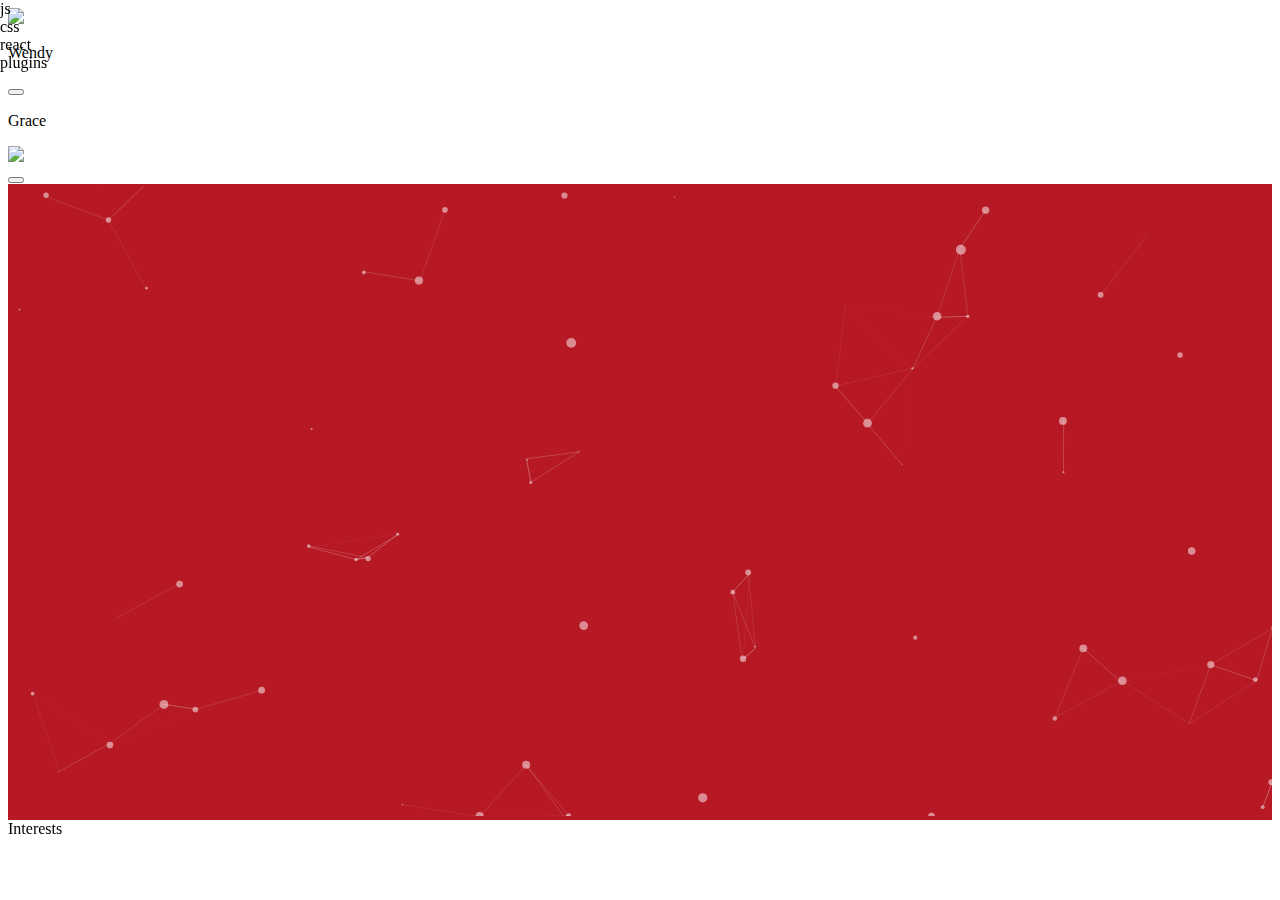
==== html/index.html @ 95adc5b4 "Merge pull request #7 from WGCafe/particles" ====
<!doctype html>
<html class="no-js" lang="en">
  <head>
    <meta charset="utf-8" />
    <meta http-equiv="x-ua-compatible" content="ie=edge">
    <meta name="viewport" content="width=device-width, initial-scale=1.0" />
    <title>Foundation Starter Template</title>
    <link rel="stylesheet" href="../css/foundation.css" />
    <link rel="stylesheet" href="../js/vendor/full-page/jquery.fullpage.css" />
    <link rel="stylesheet" href="../css/app.css">
    <link rel="stylesheet" href="../css/skill.css">
</head>
<body>
  <div id="fullpage">
    <div class="section intro">
      <div class="intro-w">
        <div class="content">
          <img class="img" src="../images/wendy.jpg">
          <p class="text">Wendy</p>
        </div>
        <button type="button" class="button radius"></button>
      </div>
      <div class="intro-g">
        <div class="content">
          <p class="text">Grace</p>
          <img class="img" src="../images/grace.jpg">
        </div>
        <button type="button" class="button radius"></button>
      </div>
    </div>
    <div class="section">
      <div id="particles"></div>
      <div class="skill">
        <div>js</div>
        <div>css</div>
        <div>react</div>
        <div>
          plugins
          <ul></ul>
        </div>
      </div>
    </div>
    <div class="section">
      Interests
    </div>
  </div>

    <script src="../js/vendor/jquery.js"></script>
    <script src="../js/vendor/what-input.js"></script>
    <script src="../js/vendor/foundation.min.js"></script>
    <script src="../js/vendor/full-page/jquery.fullpage.js"></script>

    <script src="../js/vendor/particle/particles.min.js"></script>
    <script src="../js/skill.js"></script>

    <script src="../js/app.js"></script>
  </body>
</html>
---- css/skill.css ----
#particles {
  width: 100%;
  height: 100%;
  background-color: #b61924;
  background-image: url('');
  background-size: cover;
  background-position: 50% 50%;
  background-repeat: no-repeat;
}

.skill {
  position: absolute;
  left: 0;
  top: 0;
  width: 100%;
  height: 100%;
}
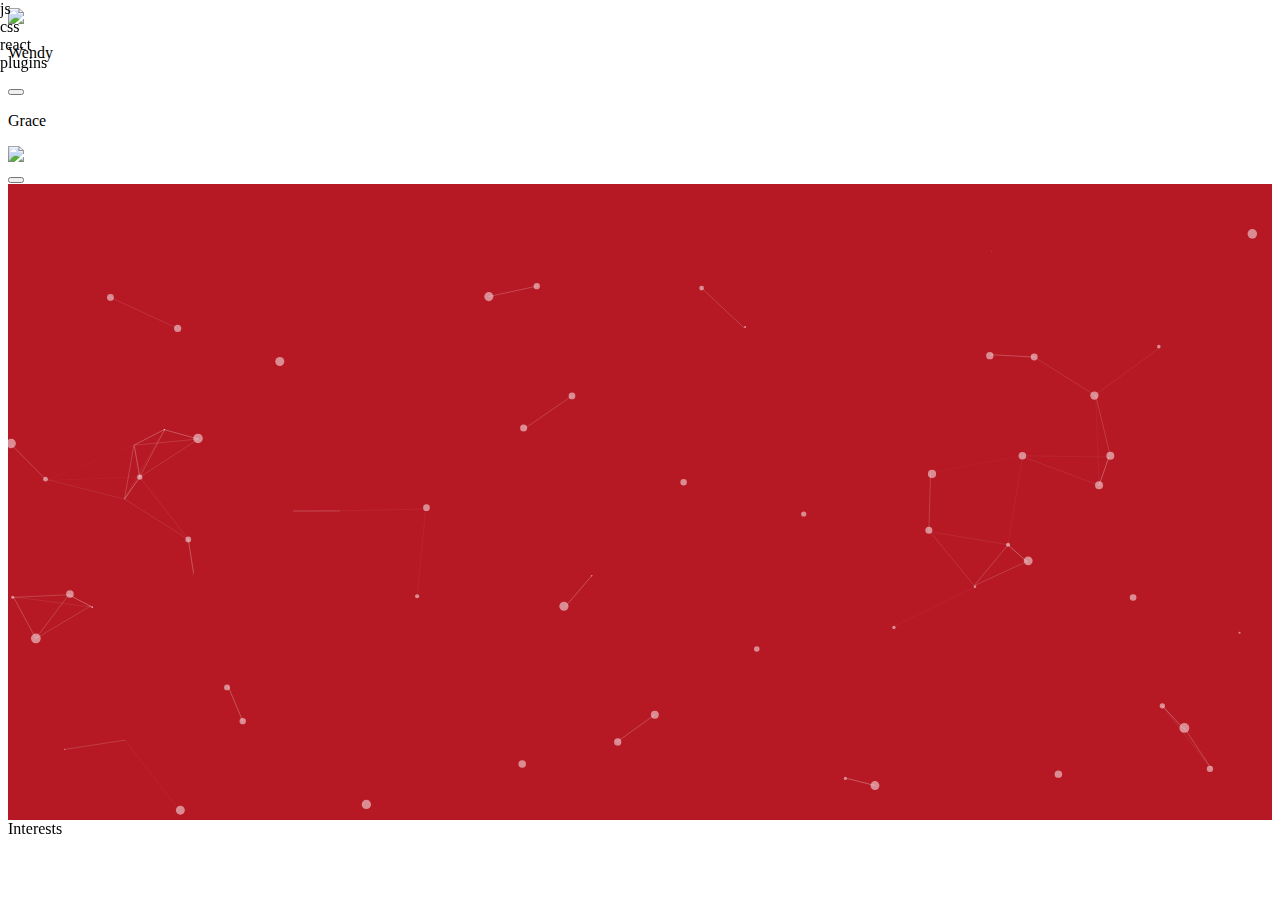
==== commit 5683ed23: "fix merge conflict" ====
--- a/html/index.html
+++ b/html/index.html
@@ -55,4 +55,4 @@
 
     <script src="../js/app.js"></script>
   </body>
-</html>+</html>
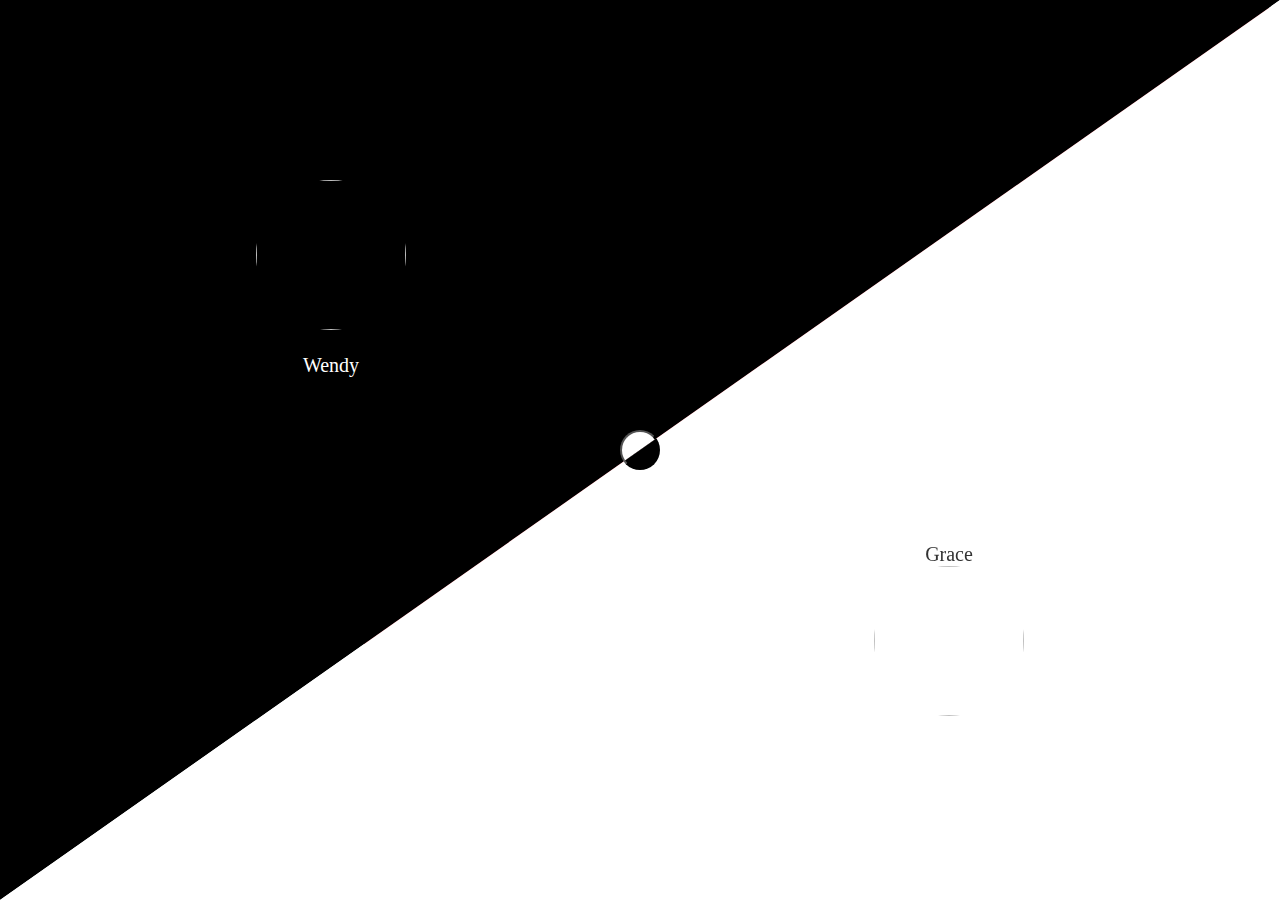
==== commit 88010adf: "Add options of front end knowledge" ====
--- a/html/index.html
+++ b/html/index.html
@@ -35,8 +35,14 @@
         <div>css</div>
         <div>react</div>
         <div>
-          plugins
-          <ul></ul>
+          <ul>
+            <li></li><!--html/css-->
+            <li></li><!--javascript-->
+            <li></li><!--react.js-->
+            <li></li><!--bootstrap-->
+            <li></li><!--vue.js-->
+            <li></li><!--html5/css3-->
+          </ul>
         </div>
       </div>
     </div>
@@ -55,4 +61,4 @@
 
     <script src="../js/app.js"></script>
   </body>
-</html>
+</html>--- a/css/app.css
+++ b/css/app.css
@@ -0,0 +1,101 @@
+.intro {
+    width: 100%;
+    height: 100%;
+}
+
+.intro .img {
+    width: 150px;
+    height: 150px;
+    border-radius: 50%;
+}
+
+.intro .text {
+    font-size: 20px;
+    text-align: center;
+}
+
+.intro .button {
+  /*I do not know why radius in html has no func*/
+  border-radius: 50%;
+  position: absolute;
+  left: 50%;
+  top: 50%;
+  width: 40px;
+  height: 40px;
+  margin-left: -20px;
+  margin-top: -20px;
+}
+
+.intro-w {
+    transition: 60s cubic-bezier(1, -1, 0, 2);
+    background: black;
+    width: 100%;
+    height: 100%;
+    clip-path: polygon(0 0, 100% 0%, 0% 100%);
+
+    position: absolute;
+    left: 0;
+    top: 0;
+}
+
+.intro-g {
+    transition: 60s cubic-bezier(1, -1, 0, 2);
+    background: white;
+    width: 100%;
+    height: 100%;
+    clip-path: polygon(100% 0, 100% 100%, 0 100%);
+
+    position: absolute;
+    left: 0;
+    top: 0;
+}
+
+.intro-w .content {
+    position: absolute;
+    left: 20%;
+    top: 20%;
+}
+
+.intro-w .text {
+    color: white;
+}
+
+.intro-w .button {
+    background: white;
+}
+
+.intro-w .button.back,
+.intro-g .button.back {
+    transition: all 0.5s ease-in-out;
+    left: 120px;
+    top: 120px;
+    /*use animation then*/
+}
+
+.intro-g .content {
+    position: absolute;
+    right: 20%;
+    bottom: 20%;
+}
+
+.intro-g .text {
+    color: #333;
+    margin: 0;
+}
+
+.intro-g .button {
+    background: black;
+}
+
+.show-all {
+    clip-path: polygon(0 0, 100% 0, 100% 100%, 0 100%);
+    z-index: 1;
+}
+
+.show-all .content {
+    left: 50%;
+    top: 50%;
+    margin-left: -75px;
+    margin-top: -99px;
+    transition: all 0.5s ease;
+}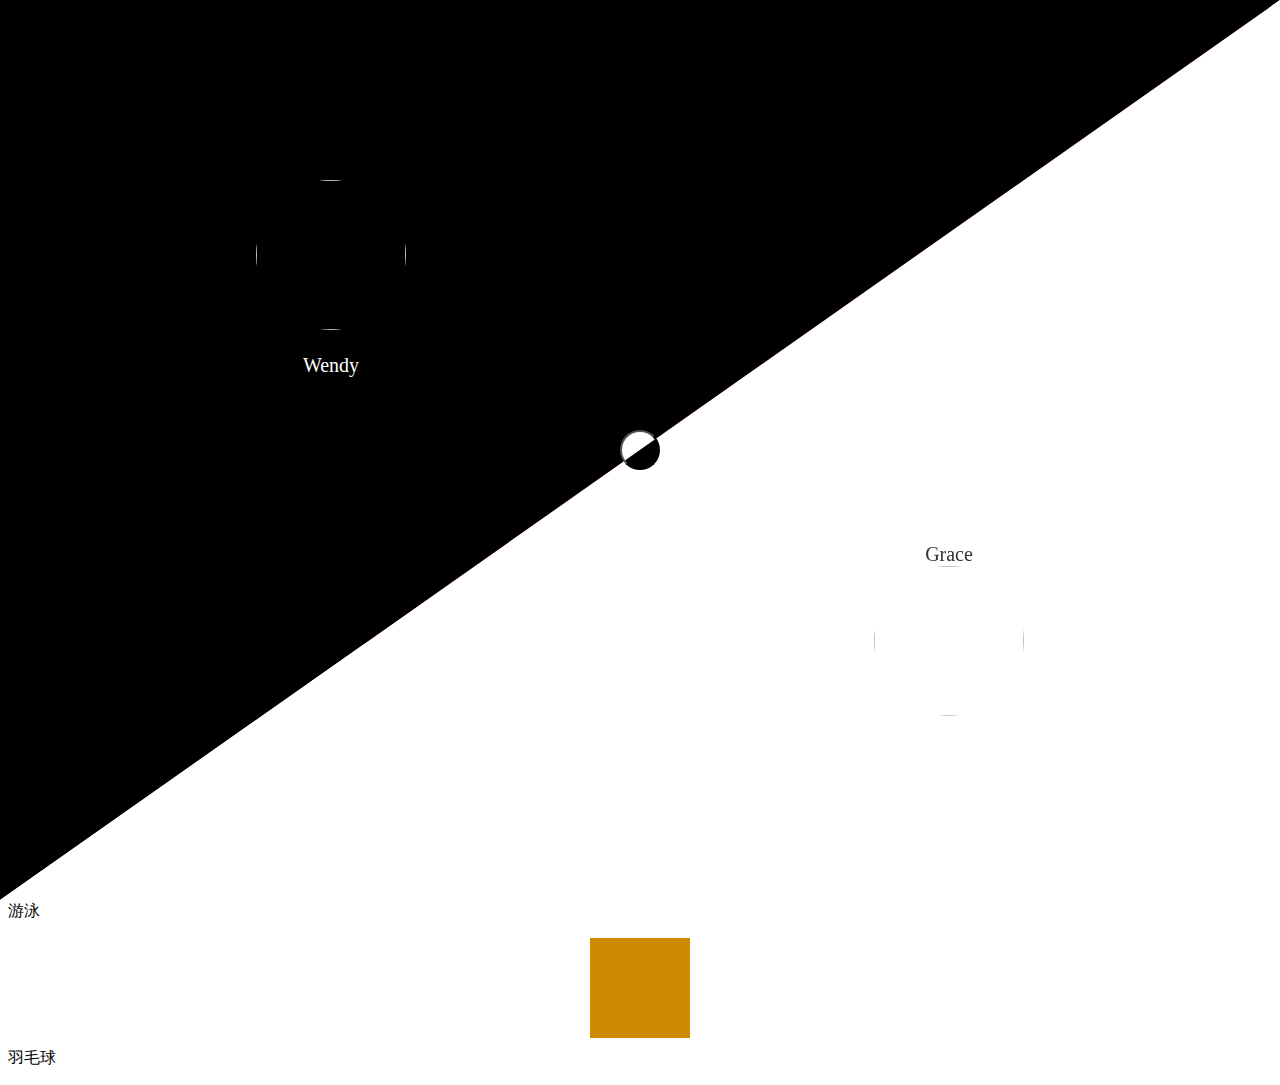
==== commit 5014b5fe: "Add initial interests page" ====
--- a/html/index.html
+++ b/html/index.html
@@ -14,18 +14,20 @@
   <div id="fullpage">
     <div class="section intro">
       <div class="intro-w">
-        <div class="content">
-          <img class="img" src="../images/wendy.jpg">
-          <p class="text">Wendy</p>
+        <div class="intro-content">
+          <img class="intro-img" src="../images/wendy.jpg">
+          <p class="intro-text">Wendy</p>
         </div>
-        <button type="button" class="button radius"></button>
+        <button type="button" class="show-btn"></button>
+        <button type="button" class="back-btn"></button>
       </div>
       <div class="intro-g">
-        <div class="content">
-          <p class="text">Grace</p>
-          <img class="img" src="../images/grace.jpg">
+        <div class="intro-content">
+          <p class="intro-text">Grace</p>
+          <img class="intro-img" src="../images/grace.jpg">
         </div>
-        <button type="button" class="button radius"></button>
+        <button type="button" class="show-btn"></button>
+        <button type="button" class="back-btn"></button>
       </div>
     </div>
     <div class="section">
@@ -35,19 +37,32 @@
         <div>css</div>
         <div>react</div>
         <div>
-          <ul>
-            <li></li><!--html/css-->
-            <li></li><!--javascript-->
-            <li></li><!--react.js-->
-            <li></li><!--bootstrap-->
-            <li></li><!--vue.js-->
-            <li></li><!--html5/css3-->
-          </ul>
+          plugins
+          <ul></ul>
         </div>
       </div>
     </div>
-    <div class="section">
-      Interests
+    <div class="section interest active grid-container">
+      <div class="grid-x">
+        <div class="medium-4 large-4 columns">
+          <div class="interest-img"></div>
+          <p class="text-center">
+            跑步
+          </p>
+        </div>
+        <div class="medium-4 large-4 columns">
+          <div class="interest-img swiming"></div>
+          <p class="text-center">
+            游泳
+          </p>
+        </div>
+        <div class="medium-4 large-4 columns">
+          <div class="interest-img playing"></div>
+          <p class="text-center">
+            羽毛球
+          </p>
+        </div>
+      </div>
     </div>
   </div>
 
@@ -61,4 +76,4 @@
 
     <script src="../js/app.js"></script>
   </body>
-</html>+</html>
--- a/css/app.css
+++ b/css/app.css
@@ -3,18 +3,23 @@
     height: 100%;
 }
 
-.intro .img {
+.intro-content {
+    max-width: 150px;
+}
+
+.intro-img {
     width: 150px;
     height: 150px;
     border-radius: 50%;
 }
 
-.intro .text {
+.intro-text {
     font-size: 20px;
     text-align: center;
 }
 
-.intro .button {
+.show-btn,
+.back-btn {
   /*I do not know why radius in html has no func*/
   border-radius: 50%;
   position: absolute;
@@ -24,6 +29,10 @@
   height: 40px;
   margin-left: -20px;
   margin-top: -20px;
+}
+
+.back-btn {
+    display: none;
 }
 
 .intro-w {
@@ -38,6 +47,21 @@
     top: 0;
 }
 
+.intro-w .intro-content {
+    position: absolute;
+    left: 20%;
+    top: 20%;
+}
+
+.intro-w .intro-text {
+    color: white;
+}
+
+.intro-w .show-btn,
+.intro-w .back-btn {
+    background: white;
+}
+
 .intro-g {
     transition: 60s cubic-bezier(1, -1, 0, 2);
     background: white;
@@ -50,52 +74,55 @@
     top: 0;
 }
 
-.intro-w .content {
-    position: absolute;
-    left: 20%;
-    top: 20%;
-}
-
-.intro-w .text {
-    color: white;
-}
-
-.intro-w .button {
-    background: white;
-}
-
-.intro-w .button.back,
-.intro-g .button.back {
-    transition: all 0.5s ease-in-out;
-    left: 120px;
-    top: 120px;
-    /*use animation then*/
-}
-
-.intro-g .content {
+.intro-g .intro-content {
     position: absolute;
     right: 20%;
     bottom: 20%;
 }
 
-.intro-g .text {
+.intro-g .intro-text {
     color: #333;
     margin: 0;
 }
 
-.intro-g .button {
+.intro-g .show-btn,
+.intro-g .back-btn {
     background: black;
 }
 
-.show-all {
+.whole-page {
     clip-path: polygon(0 0, 100% 0, 100% 100%, 0 100%);
     z-index: 1;
 }
 
-.show-all .content {
+.whole-page .intro-content {
     left: 50%;
     top: 50%;
     margin-left: -75px;
     margin-top: -99px;
     transition: all 0.5s ease;
+}
+
+
+/*
+section 3 - interests
+*/
+.interest p {
+    margin-top: 10px;
+}
+
+.interest-img {
+    width: 100px;
+    height: 100px;
+    margin: 0 auto;
+    background-color: #0c3d5d;
+}
+
+/*placeholder*/
+.interest-img.swiming {
+    background-color: #3adb76;
+}
+
+.interest-img.playing {
+    background-color: #cc8b00;
 }